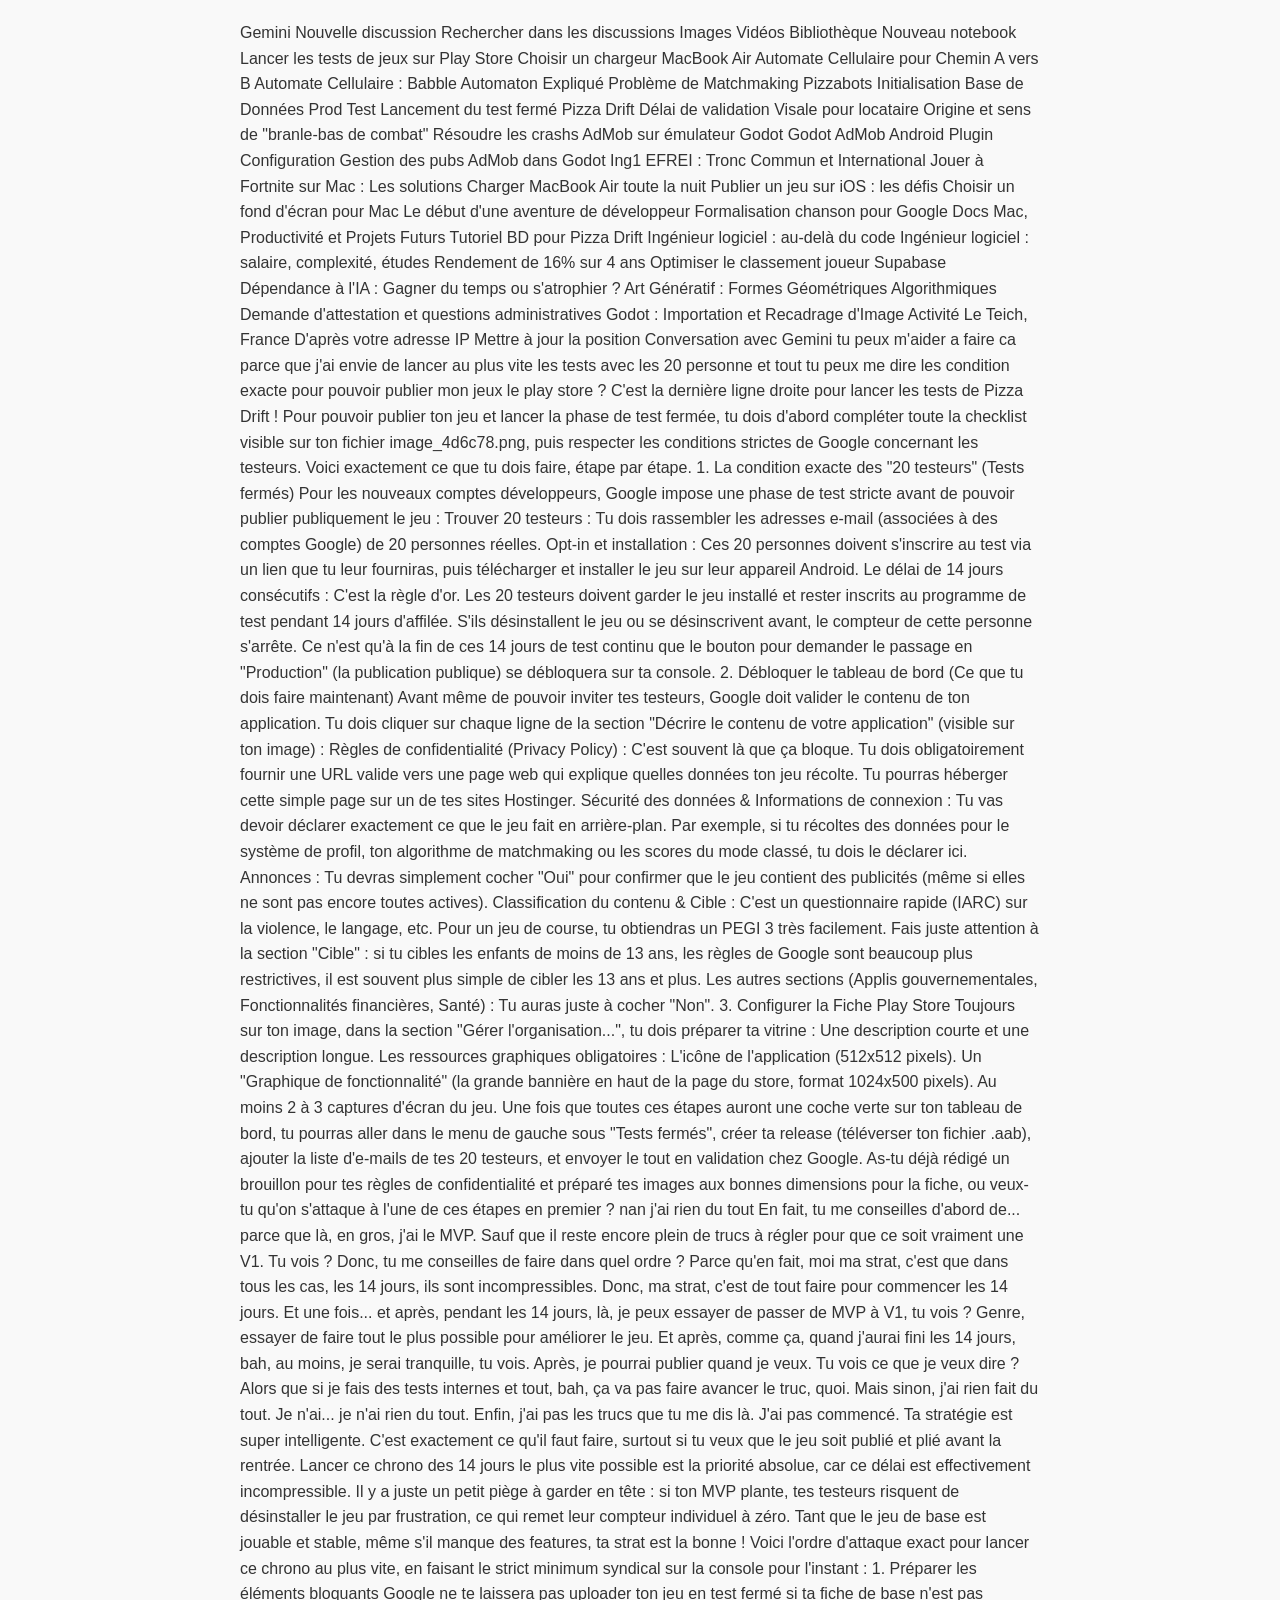
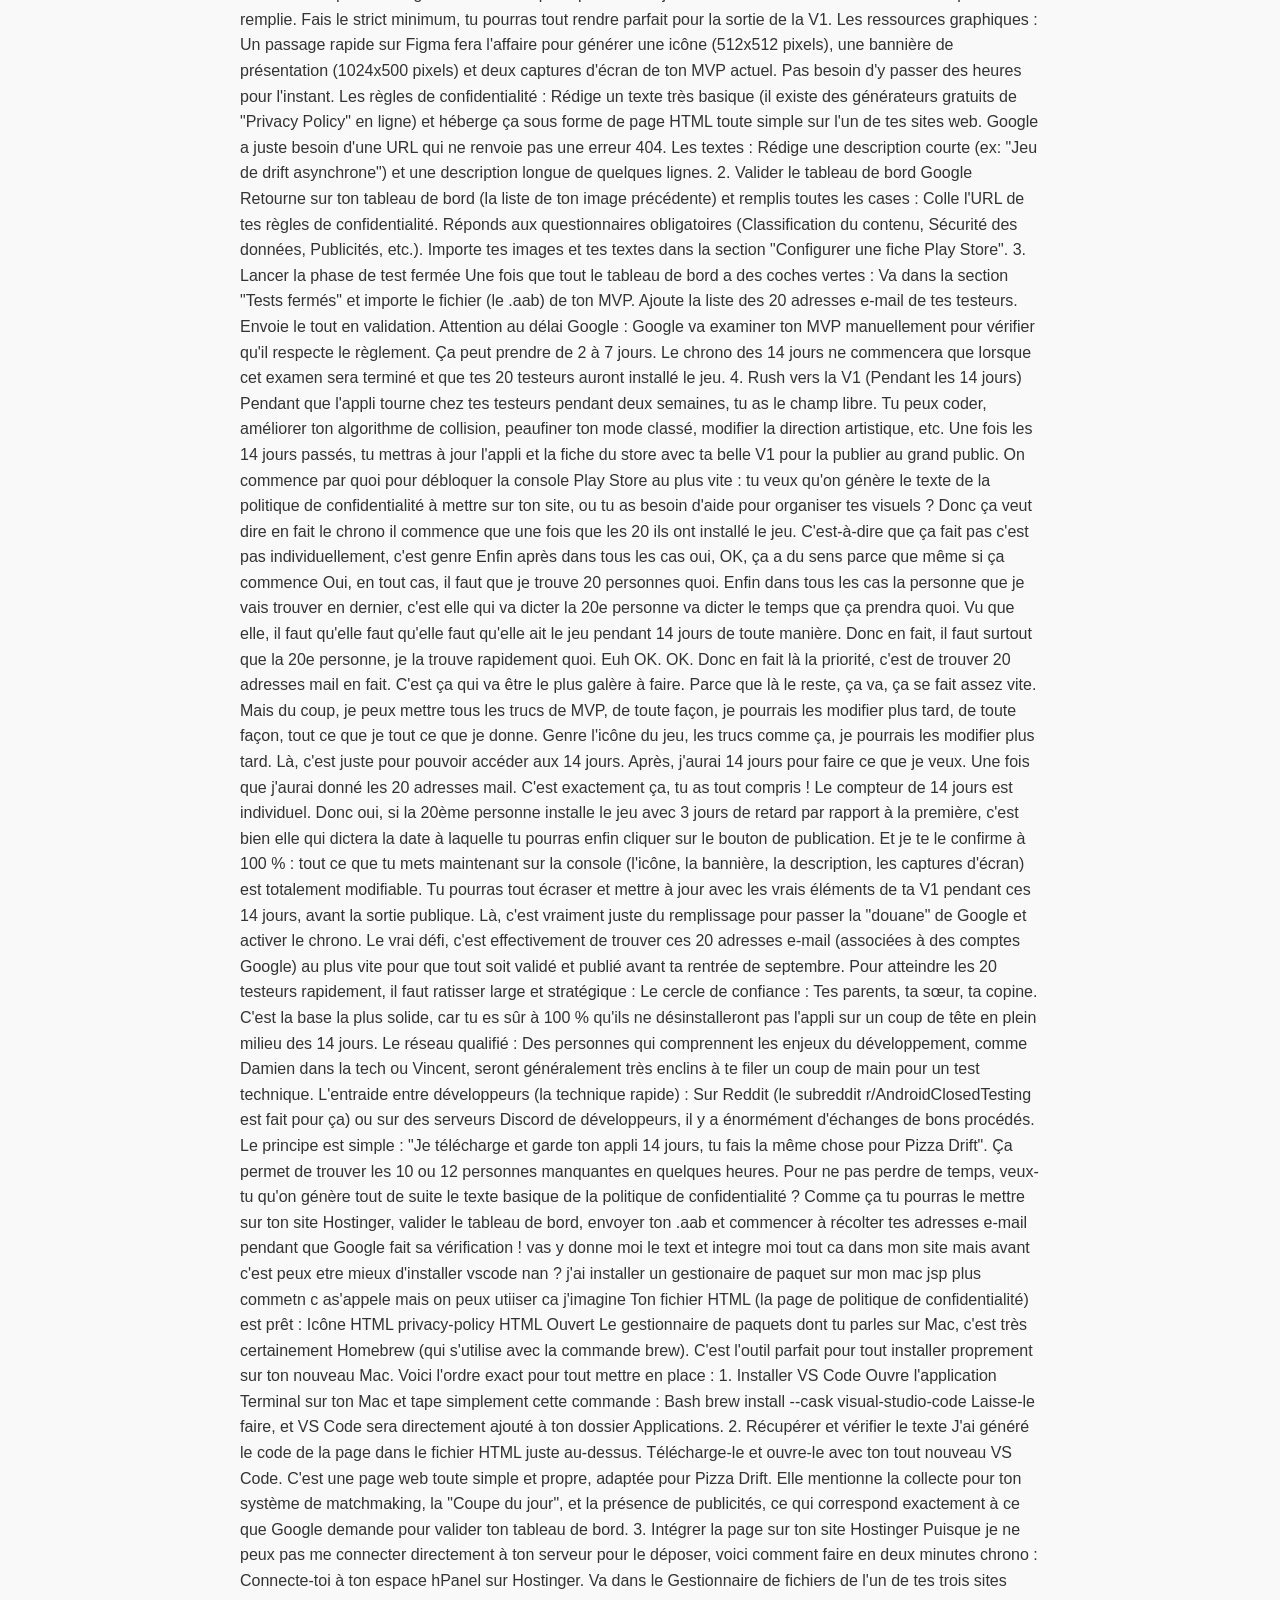
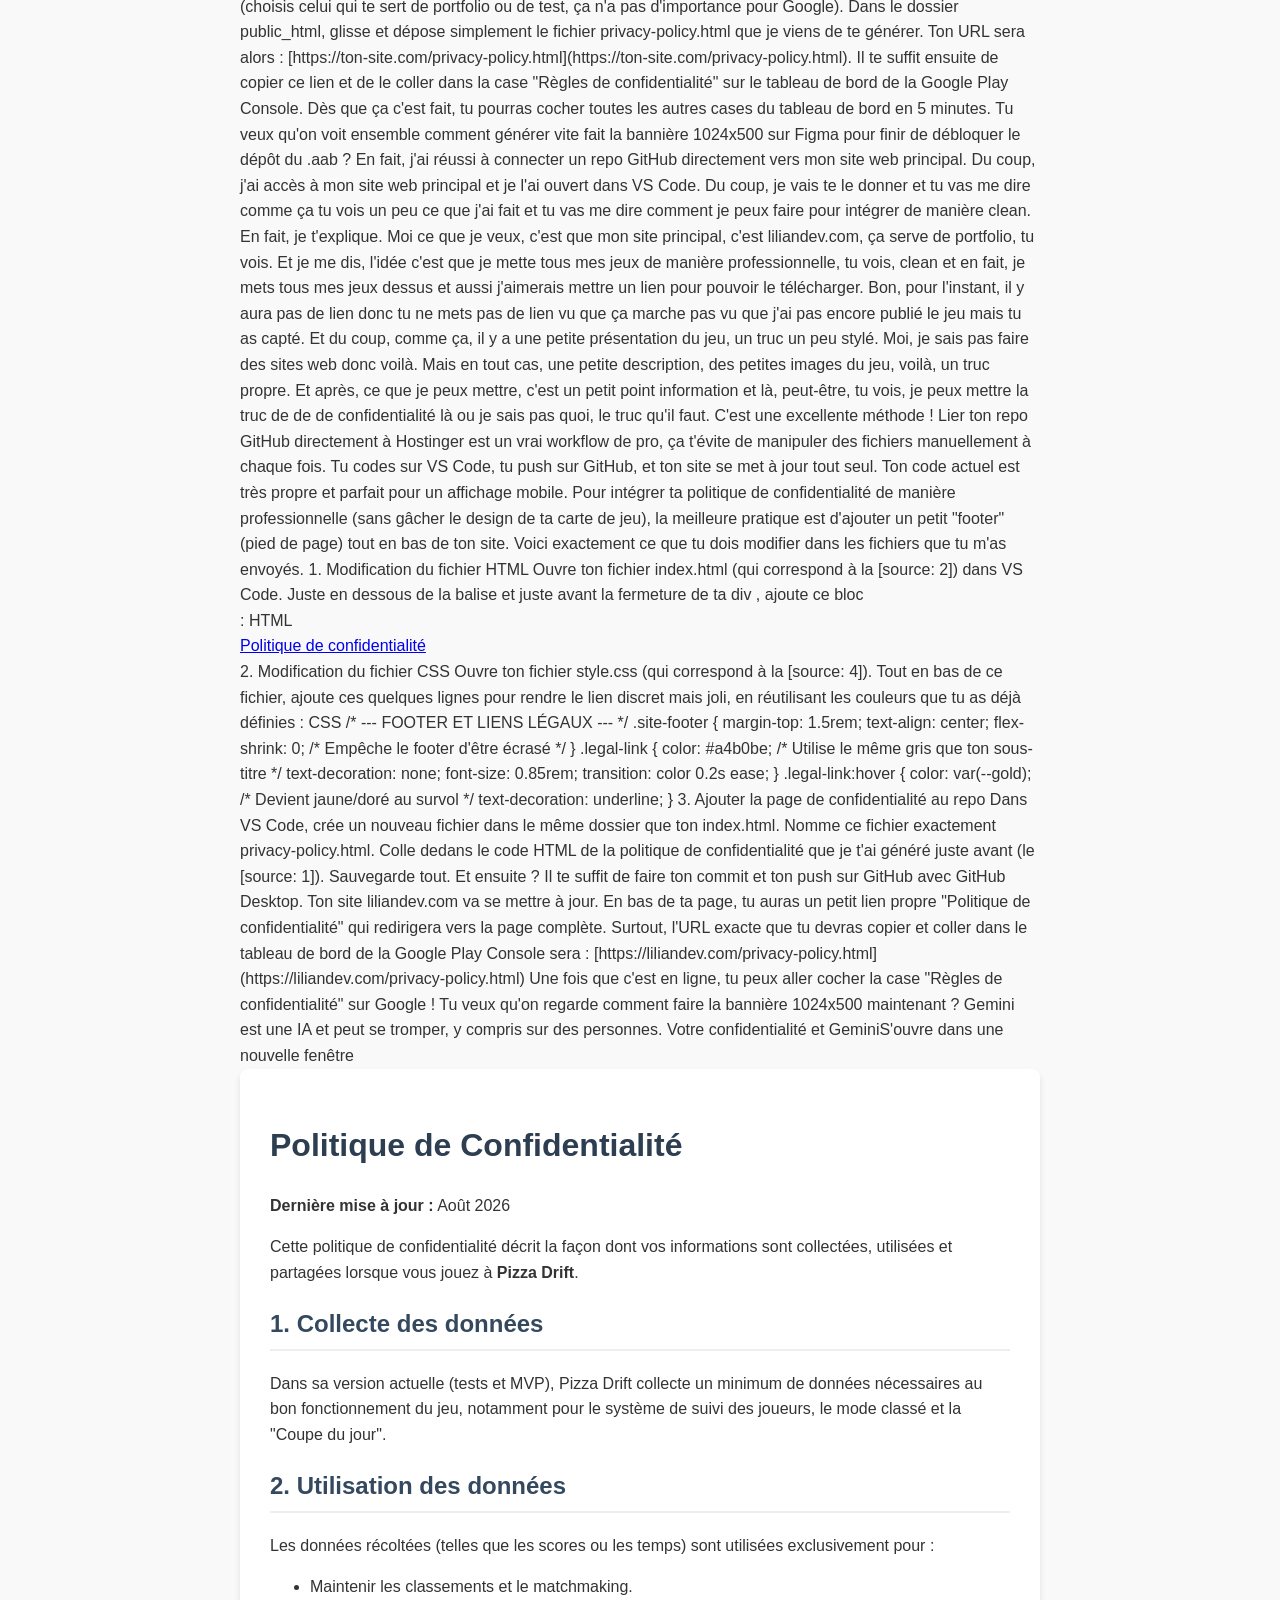
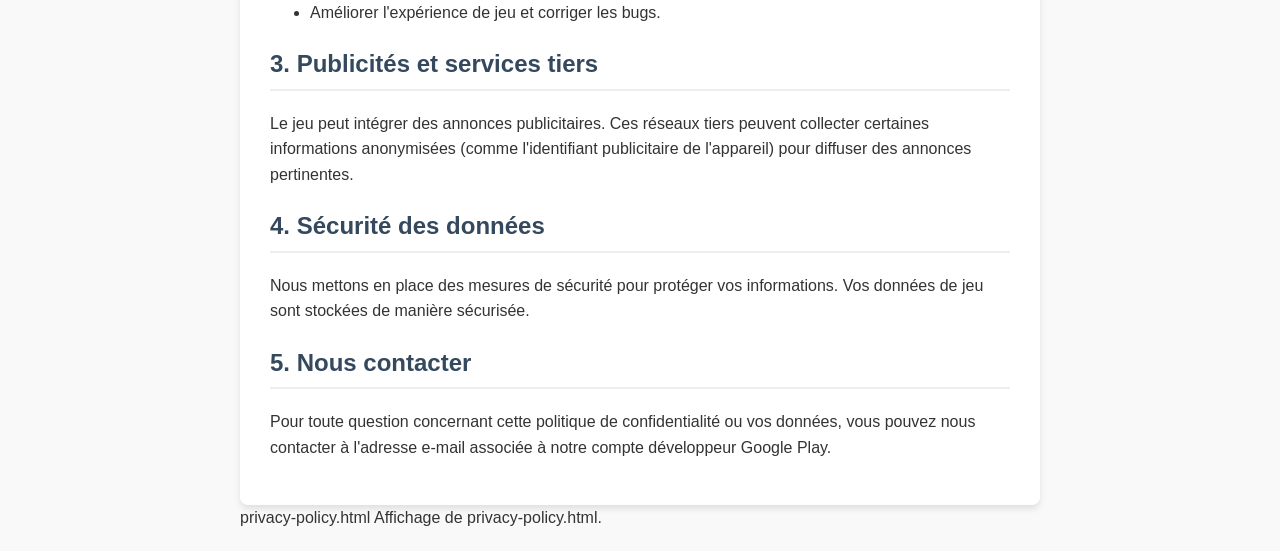
==== privacy-policy.html @ c1f2205e "footer" ====
Gemini
Nouvelle discussion
Rechercher dans les discussions
Images
Vidéos
Bibliothèque
Nouveau notebook
Lancer les tests de jeux sur Play Store
Choisir un chargeur MacBook Air
Automate Cellulaire pour Chemin A vers B
Automate Cellulaire : Babble Automaton Expliqué
Problème de Matchmaking Pizzabots
Initialisation Base de Données Prod Test
Lancement du test fermé Pizza Drift
Délai de validation Visale pour locataire
Origine et sens de "branle-bas de combat"
Résoudre les crashs AdMob sur émulateur Godot
Godot AdMob Android Plugin Configuration
Gestion des pubs AdMob dans Godot
Ing1 EFREI : Tronc Commun et International
Jouer à Fortnite sur Mac : Les solutions
Charger MacBook Air toute la nuit
Publier un jeu sur iOS : les défis
Choisir un fond d'écran pour Mac
Le début d'une aventure de développeur
Formalisation chanson pour Google Docs
Mac, Productivité et Projets Futurs
Tutoriel BD pour Pizza Drift
Ingénieur logiciel : au-delà du code
Ingénieur logiciel : salaire, complexité, études
Rendement de 16% sur 4 ans
Optimiser le classement joueur Supabase
Dépendance à l'IA : Gagner du temps ou s'atrophier ?
Art Génératif : Formes Géométriques Algorithmiques
Demande d'attestation et questions administratives
Godot : Importation et Recadrage d'Image

Activité
Le Teich, France
D'après votre adresse IP
Mettre à jour la position
Conversation avec Gemini
tu peux m'aider a faire ca parce que j'ai envie de lancer au plus vite les tests avec les 20 personne et tout tu peux me dire les condition exacte pour pouvoir publier mon jeux le play store ?

C'est la dernière ligne droite pour lancer les tests de Pizza Drift ! Pour pouvoir publier ton jeu et lancer la phase de test fermée, tu dois d'abord compléter toute la checklist visible sur ton fichier image_4d6c78.png, puis respecter les conditions strictes de Google concernant les testeurs.

Voici exactement ce que tu dois faire, étape par étape.

1. La condition exacte des "20 testeurs" (Tests fermés)
Pour les nouveaux comptes développeurs, Google impose une phase de test stricte avant de pouvoir publier publiquement le jeu :

Trouver 20 testeurs : Tu dois rassembler les adresses e-mail (associées à des comptes Google) de 20 personnes réelles.

Opt-in et installation : Ces 20 personnes doivent s'inscrire au test via un lien que tu leur fourniras, puis télécharger et installer le jeu sur leur appareil Android.

Le délai de 14 jours consécutifs : C'est la règle d'or. Les 20 testeurs doivent garder le jeu installé et rester inscrits au programme de test pendant 14 jours d'affilée. S'ils désinstallent le jeu ou se désinscrivent avant, le compteur de cette personne s'arrête.

Ce n'est qu'à la fin de ces 14 jours de test continu que le bouton pour demander le passage en "Production" (la publication publique) se débloquera sur ta console.

2. Débloquer le tableau de bord (Ce que tu dois faire maintenant)
Avant même de pouvoir inviter tes testeurs, Google doit valider le contenu de ton application. Tu dois cliquer sur chaque ligne de la section "Décrire le contenu de votre application" (visible sur ton image) :

Règles de confidentialité (Privacy Policy) : C'est souvent là que ça bloque. Tu dois obligatoirement fournir une URL valide vers une page web qui explique quelles données ton jeu récolte. Tu pourras héberger cette simple page sur un de tes sites Hostinger.

Sécurité des données & Informations de connexion : Tu vas devoir déclarer exactement ce que le jeu fait en arrière-plan. Par exemple, si tu récoltes des données pour le système de profil, ton algorithme de matchmaking ou les scores du mode classé, tu dois le déclarer ici.

Annonces : Tu devras simplement cocher "Oui" pour confirmer que le jeu contient des publicités (même si elles ne sont pas encore toutes actives).

Classification du contenu & Cible : C'est un questionnaire rapide (IARC) sur la violence, le langage, etc. Pour un jeu de course, tu obtiendras un PEGI 3 très facilement. Fais juste attention à la section "Cible" : si tu cibles les enfants de moins de 13 ans, les règles de Google sont beaucoup plus restrictives, il est souvent plus simple de cibler les 13 ans et plus.

Les autres sections (Applis gouvernementales, Fonctionnalités financières, Santé) : Tu auras juste à cocher "Non".

3. Configurer la Fiche Play Store
Toujours sur ton image, dans la section "Gérer l'organisation...", tu dois préparer ta vitrine :

Une description courte et une description longue.

Les ressources graphiques obligatoires :

L'icône de l'application (512x512 pixels).

Un "Graphique de fonctionnalité" (la grande bannière en haut de la page du store, format 1024x500 pixels).

Au moins 2 à 3 captures d'écran du jeu.

Une fois que toutes ces étapes auront une coche verte sur ton tableau de bord, tu pourras aller dans le menu de gauche sous "Tests fermés", créer ta release (téléverser ton fichier .aab), ajouter la liste d'e-mails de tes 20 testeurs, et envoyer le tout en validation chez Google.

As-tu déjà rédigé un brouillon pour tes règles de confidentialité et préparé tes images aux bonnes dimensions pour la fiche, ou veux-tu qu'on s'attaque à l'une de ces étapes en premier ?

nan j'ai rien du tout En fait, tu me conseilles d'abord de... parce que là, en gros, j'ai le MVP. Sauf que il reste encore plein de trucs à régler pour que ce soit vraiment une V1. Tu vois ? Donc, tu me conseilles de faire dans quel ordre ? Parce qu'en fait, moi ma strat, c'est que dans tous les cas, les 14 jours, ils sont incompressibles. Donc, ma strat, c'est de tout faire pour commencer les 14 jours. Et une fois... et après, pendant les 14 jours, là, je peux essayer de passer de MVP à V1, tu vois ? Genre, essayer de faire tout le plus possible pour améliorer le jeu. Et après, comme ça, quand j'aurai fini les 14 jours, bah, au moins, je serai tranquille, tu vois. Après, je pourrai publier quand je veux. Tu vois ce que je veux dire ? Alors que si je fais des tests internes et tout, bah, ça va pas faire avancer le truc, quoi. Mais sinon, j'ai rien fait du tout. Je n'ai... je n'ai rien du tout. Enfin, j'ai pas les trucs que tu me dis là. J'ai pas commencé.

Ta stratégie est super intelligente. C'est exactement ce qu'il faut faire, surtout si tu veux que le jeu soit publié et plié avant la rentrée. Lancer ce chrono des 14 jours le plus vite possible est la priorité absolue, car ce délai est effectivement incompressible.

Il y a juste un petit piège à garder en tête : si ton MVP plante, tes testeurs risquent de désinstaller le jeu par frustration, ce qui remet leur compteur individuel à zéro. Tant que le jeu de base est jouable et stable, même s'il manque des features, ta strat est la bonne !

Voici l'ordre d'attaque exact pour lancer ce chrono au plus vite, en faisant le strict minimum syndical sur la console pour l'instant :

1. Préparer les éléments bloquants
Google ne te laissera pas uploader ton jeu en test fermé si ta fiche de base n'est pas remplie. Fais le strict minimum, tu pourras tout rendre parfait pour la sortie de la V1.

Les ressources graphiques : Un passage rapide sur Figma fera l'affaire pour générer une icône (512x512 pixels), une bannière de présentation (1024x500 pixels) et deux captures d'écran de ton MVP actuel. Pas besoin d'y passer des heures pour l'instant.

Les règles de confidentialité : Rédige un texte très basique (il existe des générateurs gratuits de "Privacy Policy" en ligne) et héberge ça sous forme de page HTML toute simple sur l'un de tes sites web. Google a juste besoin d'une URL qui ne renvoie pas une erreur 404.

Les textes : Rédige une description courte (ex: "Jeu de drift asynchrone") et une description longue de quelques lignes.

2. Valider le tableau de bord Google
Retourne sur ton tableau de bord (la liste de ton image précédente) et remplis toutes les cases :

Colle l'URL de tes règles de confidentialité.

Réponds aux questionnaires obligatoires (Classification du contenu, Sécurité des données, Publicités, etc.).

Importe tes images et tes textes dans la section "Configurer une fiche Play Store".

3. Lancer la phase de test fermée
Une fois que tout le tableau de bord a des coches vertes :

Va dans la section "Tests fermés" et importe le fichier (le .aab) de ton MVP.

Ajoute la liste des 20 adresses e-mail de tes testeurs.

Envoie le tout en validation. Attention au délai Google : Google va examiner ton MVP manuellement pour vérifier qu'il respecte le règlement. Ça peut prendre de 2 à 7 jours. Le chrono des 14 jours ne commencera que lorsque cet examen sera terminé et que tes 20 testeurs auront installé le jeu.

4. Rush vers la V1 (Pendant les 14 jours)
Pendant que l'appli tourne chez tes testeurs pendant deux semaines, tu as le champ libre. Tu peux coder, améliorer ton algorithme de collision, peaufiner ton mode classé, modifier la direction artistique, etc. Une fois les 14 jours passés, tu mettras à jour l'appli et la fiche du store avec ta belle V1 pour la publier au grand public.

On commence par quoi pour débloquer la console Play Store au plus vite : tu veux qu'on génère le texte de la politique de confidentialité à mettre sur ton site, ou tu as besoin d'aide pour organiser tes visuels ?

Donc ça veut dire en fait le chrono il commence que une fois que les 20 ils ont installé le jeu. C'est-à-dire que ça fait pas c'est pas individuellement, c'est genre Enfin après dans tous les cas oui, OK, ça a du sens parce que même si ça commence Oui, en tout cas, il faut que je trouve 20 personnes quoi. Enfin dans tous les cas la personne que je vais trouver en dernier, c'est elle qui va dicter la 20e personne va dicter le temps que ça prendra quoi. Vu que elle, il faut qu'elle faut qu'elle faut qu'elle ait le jeu pendant 14 jours de toute manière. Donc en fait, il faut surtout que la 20e personne, je la trouve rapidement quoi. Euh OK. OK. Donc en fait là la priorité, c'est de trouver 20 adresses mail en fait. C'est ça qui va être le plus galère à faire. Parce que là le reste, ça va, ça se fait assez vite. Mais du coup, je peux mettre tous les trucs de MVP, de toute façon, je pourrais les modifier plus tard, de toute façon, tout ce que je tout ce que je donne. Genre l'icône du jeu, les trucs comme ça, je pourrais les modifier plus tard. Là, c'est juste pour pouvoir accéder aux 14 jours. Après, j'aurai 14 jours pour faire ce que je veux. Une fois que j'aurai donné les 20 adresses mail.

C'est exactement ça, tu as tout compris ! Le compteur de 14 jours est individuel. Donc oui, si la 20ème personne installe le jeu avec 3 jours de retard par rapport à la première, c'est bien elle qui dictera la date à laquelle tu pourras enfin cliquer sur le bouton de publication.

Et je te le confirme à 100 % : tout ce que tu mets maintenant sur la console (l'icône, la bannière, la description, les captures d'écran) est totalement modifiable. Tu pourras tout écraser et mettre à jour avec les vrais éléments de ta V1 pendant ces 14 jours, avant la sortie publique. Là, c'est vraiment juste du remplissage pour passer la "douane" de Google et activer le chrono.

Le vrai défi, c'est effectivement de trouver ces 20 adresses e-mail (associées à des comptes Google) au plus vite pour que tout soit validé et publié avant ta rentrée de septembre.

Pour atteindre les 20 testeurs rapidement, il faut ratisser large et stratégique :

Le cercle de confiance : Tes parents, ta sœur, ta copine. C'est la base la plus solide, car tu es sûr à 100 % qu'ils ne désinstalleront pas l'appli sur un coup de tête en plein milieu des 14 jours.

Le réseau qualifié : Des personnes qui comprennent les enjeux du développement, comme Damien dans la tech ou Vincent, seront généralement très enclins à te filer un coup de main pour un test technique.

L'entraide entre développeurs (la technique rapide) : Sur Reddit (le subreddit r/AndroidClosedTesting est fait pour ça) ou sur des serveurs Discord de développeurs, il y a énormément d'échanges de bons procédés. Le principe est simple : "Je télécharge et garde ton appli 14 jours, tu fais la même chose pour Pizza Drift". Ça permet de trouver les 10 ou 12 personnes manquantes en quelques heures.

Pour ne pas perdre de temps, veux-tu qu'on génère tout de suite le texte basique de la politique de confidentialité ? Comme ça tu pourras le mettre sur ton site Hostinger, valider le tableau de bord, envoyer ton .aab et commencer à récolter tes adresses e-mail pendant que Google fait sa vérification !

vas y donne moi le text et integre moi tout ca dans mon site

mais avant c'est peux etre mieux d'installer vscode nan ?

j'ai installer un gestionaire de paquet sur mon mac jsp plus commetn c as'appele mais on peux utiiser ca j'imagine

Ton fichier HTML (la page de politique de confidentialité) est prêt :

Icône HTML
privacy-policy
 HTML 
Ouvert
Le gestionnaire de paquets dont tu parles sur Mac, c'est très certainement Homebrew (qui s'utilise avec la commande brew). C'est l'outil parfait pour tout installer proprement sur ton nouveau Mac.

Voici l'ordre exact pour tout mettre en place :

1. Installer VS Code
Ouvre l'application Terminal sur ton Mac et tape simplement cette commande :

Bash
brew install --cask visual-studio-code
Laisse-le faire, et VS Code sera directement ajouté à ton dossier Applications.

2. Récupérer et vérifier le texte
J'ai généré le code de la page dans le fichier HTML juste au-dessus.

Télécharge-le et ouvre-le avec ton tout nouveau VS Code.

C'est une page web toute simple et propre, adaptée pour Pizza Drift. Elle mentionne la collecte pour ton système de matchmaking, la "Coupe du jour", et la présence de publicités, ce qui correspond exactement à ce que Google demande pour valider ton tableau de bord.

3. Intégrer la page sur ton site Hostinger
Puisque je ne peux pas me connecter directement à ton serveur pour le déposer, voici comment faire en deux minutes chrono :

Connecte-toi à ton espace hPanel sur Hostinger.

Va dans le Gestionnaire de fichiers de l'un de tes trois sites (choisis celui qui te sert de portfolio ou de test, ça n'a pas d'importance pour Google).

Dans le dossier public_html, glisse et dépose simplement le fichier privacy-policy.html que je viens de te générer.

Ton URL sera alors : [https://ton-site.com/privacy-policy.html](https://ton-site.com/privacy-policy.html).

Il te suffit ensuite de copier ce lien et de le coller dans la case "Règles de confidentialité" sur le tableau de bord de la Google Play Console.

Dès que ça c'est fait, tu pourras cocher toutes les autres cases du tableau de bord en 5 minutes. Tu veux qu'on voit ensemble comment générer vite fait la bannière 1024x500 sur Figma pour finir de débloquer le dépôt du .aab ?

En fait, j'ai réussi à connecter un repo GitHub directement vers mon site web principal. Du coup, j'ai accès à mon site web principal et je l'ai ouvert dans VS Code. Du coup, je vais te le donner et tu vas me dire comme ça tu vois un peu ce que j'ai fait et tu vas me dire comment je peux faire pour intégrer de manière clean. En fait, je t'explique. Moi ce que je veux, c'est que mon site principal, c'est liliandev.com, ça serve de portfolio, tu vois. Et je me dis, l'idée c'est que je mette tous mes jeux de manière professionnelle, tu vois, clean et en fait, je mets tous mes jeux dessus et aussi j'aimerais mettre un lien pour pouvoir le télécharger. Bon, pour l'instant, il y aura pas de lien donc tu ne mets pas de lien vu que ça marche pas vu que j'ai pas encore publié le jeu mais tu as capté. Et du coup, comme ça, il y a une petite présentation du jeu, un truc un peu stylé. Moi, je sais pas faire des sites web donc voilà. Mais en tout cas, une petite description, des petites images du jeu, voilà, un truc propre. Et après, ce que je peux mettre, c'est un petit point information et là, peut-être, tu vois, je peux mettre la truc de de de confidentialité là ou je sais pas quoi, le truc qu'il faut.

C'est une excellente méthode ! Lier ton repo GitHub directement à Hostinger est un vrai workflow de pro, ça t'évite de manipuler des fichiers manuellement à chaque fois. Tu codes sur VS Code, tu push sur GitHub, et ton site se met à jour tout seul.

Ton code actuel est très propre et parfait pour un affichage mobile. Pour intégrer ta politique de confidentialité de manière professionnelle (sans gâcher le design de ta carte de jeu), la meilleure pratique est d'ajouter un petit "footer" (pied de page) tout en bas de ton site.

Voici exactement ce que tu dois modifier dans les fichiers que tu m'as envoyés.

1. Modification du fichier HTML
Ouvre ton fichier index.html (qui correspond à la [source: 2]) dans VS Code. Juste en dessous de la balise </main> et juste avant la fermeture de ta div </div> <!-- fin app-wrapper -->, ajoute ce bloc <footer> :

HTML
        </main>

        <!-- Nouveau : Pied de page pour les informations légales -->
        <footer class="site-footer">
            <a href="privacy-policy.html" class="legal-link">Politique de confidentialité</a>
        </footer>

    </div> <!-- Ceci est la fermeture de app-wrapper qui existe déjà -->

    <script src="script.js"></script>
</body>
</html>
2. Modification du fichier CSS
Ouvre ton fichier style.css (qui correspond à la [source: 4]). Tout en bas de ce fichier, ajoute ces quelques lignes pour rendre le lien discret mais joli, en réutilisant les couleurs que tu as déjà définies :

CSS
/* --- FOOTER ET LIENS LÉGAUX --- */
.site-footer {
    margin-top: 1.5rem;
    text-align: center;
    flex-shrink: 0; /* Empêche le footer d'être écrasé */
}

.legal-link {
    color: #a4b0be; /* Utilise le même gris que ton sous-titre */
    text-decoration: none;
    font-size: 0.85rem;
    transition: color 0.2s ease;
}

.legal-link:hover {
    color: var(--gold); /* Devient jaune/doré au survol */
    text-decoration: underline;
}
3. Ajouter la page de confidentialité au repo
Dans VS Code, crée un nouveau fichier dans le même dossier que ton index.html.

Nomme ce fichier exactement privacy-policy.html.

Colle dedans le code HTML de la politique de confidentialité que je t'ai généré juste avant (le [source: 1]).

Sauvegarde tout.

Et ensuite ?
Il te suffit de faire ton commit et ton push sur GitHub avec GitHub Desktop. Ton site liliandev.com va se mettre à jour.

En bas de ta page, tu auras un petit lien propre "Politique de confidentialité" qui redirigera vers la page complète.

Surtout, l'URL exacte que tu devras copier et coller dans le tableau de bord de la Google Play Console sera : [https://liliandev.com/privacy-policy.html](https://liliandev.com/privacy-policy.html)

Une fois que c'est en ligne, tu peux aller cocher la case "Règles de confidentialité" sur Google ! Tu veux qu'on regarde comment faire la bannière 1024x500 maintenant ?




Gemini est une IA et peut se tromper, y compris sur des personnes. Votre confidentialité et GeminiS'ouvre dans une nouvelle fenêtre

<!DOCTYPE html>
<html lang="fr">
<head>
    <meta charset="UTF-8">
    <meta name="viewport" content="width=device-width, initial-scale=1.0">
    <title>Politique de Confidentialité - Pizza Drift</title>
    <style>
        body {
            font-family: -apple-system, BlinkMacSystemFont, "Segoe UI", Roboto, Helvetica, Arial, sans-serif;
            line-height: 1.6;
            color: #333;
            max-width: 800px;
            margin: 0 auto;
            padding: 20px;
            background-color: #f9f9f9;
        }
        .container {
            background-color: #fff;
            padding: 30px;
            border-radius: 8px;
            box-shadow: 0 4px 6px rgba(0,0,0,0.1);
        }
        h1 { color: #2c3e50; }
        h2 { color: #34495e; border-bottom: 2px solid #eee; padding-bottom: 5px; }
        p { margin-bottom: 15px; }
    </style>
</head>
<body>
    <div class="container">
        <h1>Politique de Confidentialité</h1>
        <p><strong>Dernière mise à jour :</strong> Août 2026</p>

        <p>Cette politique de confidentialité décrit la façon dont vos informations sont collectées, utilisées et partagées lorsque vous jouez à <strong>Pizza Drift</strong>.</p>

        <h2>1. Collecte des données</h2>
        <p>Dans sa version actuelle (tests et MVP), Pizza Drift collecte un minimum de données nécessaires au bon fonctionnement du jeu, notamment pour le système de suivi des joueurs, le mode classé et la "Coupe du jour".</p>

        <h2>2. Utilisation des données</h2>
        <p>Les données récoltées (telles que les scores ou les temps) sont utilisées exclusivement pour :</p>
        <ul>
            <li>Maintenir les classements et le matchmaking.</li>
            <li>Améliorer l'expérience de jeu et corriger les bugs.</li>
        </ul>

        <h2>3. Publicités et services tiers</h2>
        <p>Le jeu peut intégrer des annonces publicitaires. Ces réseaux tiers peuvent collecter certaines informations anonymisées (comme l'identifiant publicitaire de l'appareil) pour diffuser des annonces pertinentes.</p>

        <h2>4. Sécurité des données</h2>
        <p>Nous mettons en place des mesures de sécurité pour protéger vos informations. Vos données de jeu sont stockées de manière sécurisée.</p>

        <h2>5. Nous contacter</h2>
        <p>Pour toute question concernant cette politique de confidentialité ou vos données, vous pouvez nous contacter à l'adresse e-mail associée à notre compte développeur Google Play.</p>
    </div>
</body>
</html>
privacy-policy.html
Affichage de privacy-policy.html.
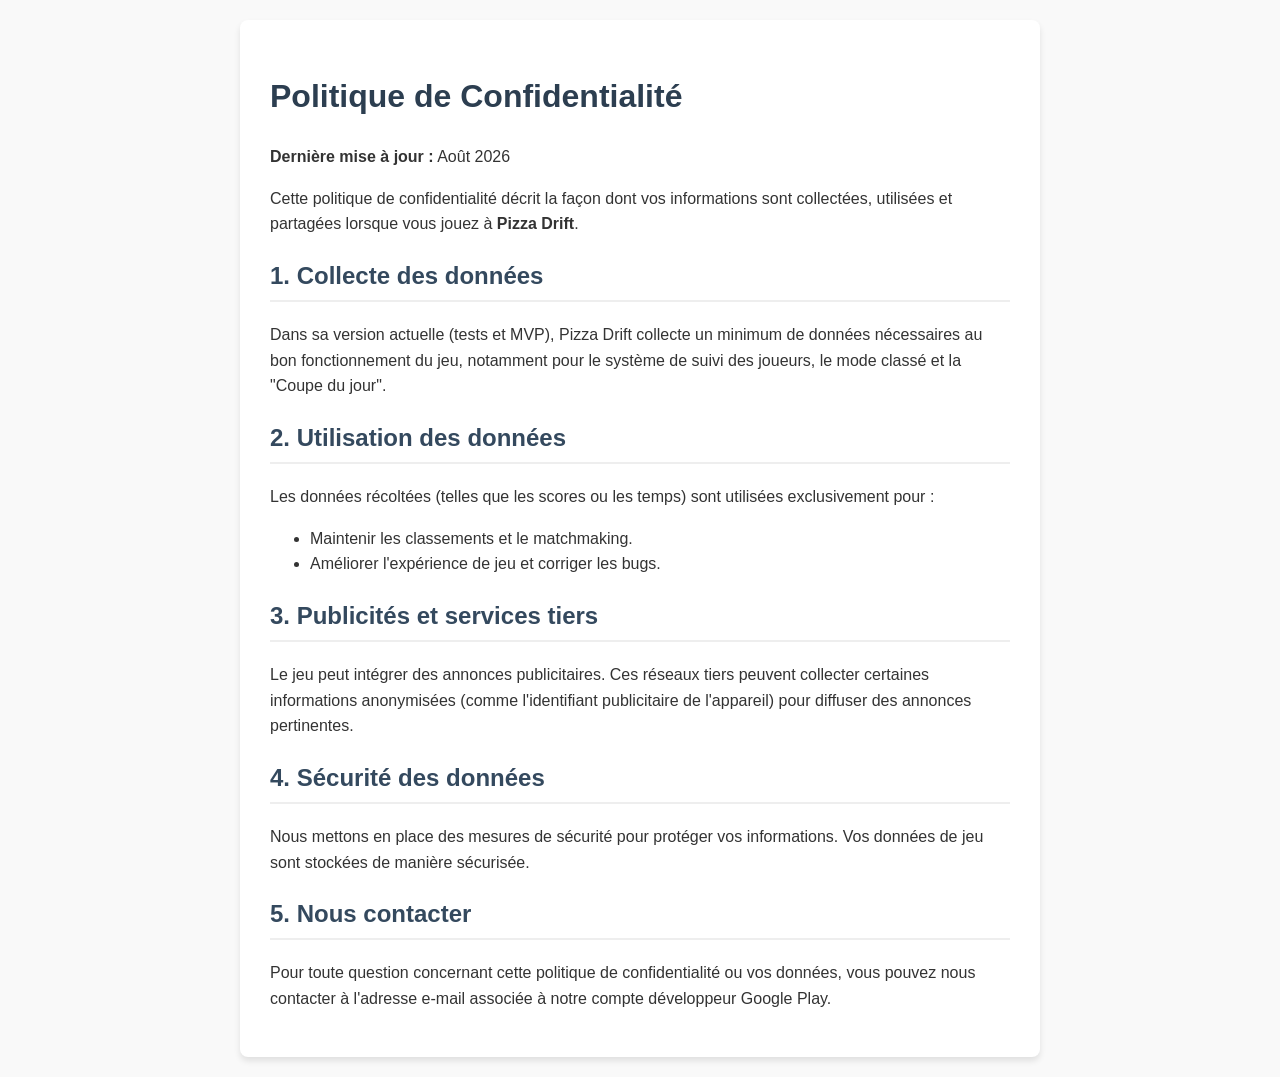
==== commit bce49bca: "buf fixed" ====
--- a/privacy-policy.html
+++ b/privacy-policy.html
@@ -1,265 +1,3 @@
-
-Gemini
-Nouvelle discussion
-Rechercher dans les discussions
-Images
-Vidéos
-Bibliothèque
-Nouveau notebook
-Lancer les tests de jeux sur Play Store
-Choisir un chargeur MacBook Air
-Automate Cellulaire pour Chemin A vers B
-Automate Cellulaire : Babble Automaton Expliqué
-Problème de Matchmaking Pizzabots
-Initialisation Base de Données Prod Test
-Lancement du test fermé Pizza Drift
-Délai de validation Visale pour locataire
-Origine et sens de "branle-bas de combat"
-Résoudre les crashs AdMob sur émulateur Godot
-Godot AdMob Android Plugin Configuration
-Gestion des pubs AdMob dans Godot
-Ing1 EFREI : Tronc Commun et International
-Jouer à Fortnite sur Mac : Les solutions
-Charger MacBook Air toute la nuit
-Publier un jeu sur iOS : les défis
-Choisir un fond d'écran pour Mac
-Le début d'une aventure de développeur
-Formalisation chanson pour Google Docs
-Mac, Productivité et Projets Futurs
-Tutoriel BD pour Pizza Drift
-Ingénieur logiciel : au-delà du code
-Ingénieur logiciel : salaire, complexité, études
-Rendement de 16% sur 4 ans
-Optimiser le classement joueur Supabase
-Dépendance à l'IA : Gagner du temps ou s'atrophier ?
-Art Génératif : Formes Géométriques Algorithmiques
-Demande d'attestation et questions administratives
-Godot : Importation et Recadrage d'Image
-
-Activité
-Le Teich, France
-D'après votre adresse IP
-Mettre à jour la position
-Conversation avec Gemini
-tu peux m'aider a faire ca parce que j'ai envie de lancer au plus vite les tests avec les 20 personne et tout tu peux me dire les condition exacte pour pouvoir publier mon jeux le play store ?
-
-C'est la dernière ligne droite pour lancer les tests de Pizza Drift ! Pour pouvoir publier ton jeu et lancer la phase de test fermée, tu dois d'abord compléter toute la checklist visible sur ton fichier image_4d6c78.png, puis respecter les conditions strictes de Google concernant les testeurs.
-
-Voici exactement ce que tu dois faire, étape par étape.
-
-1. La condition exacte des "20 testeurs" (Tests fermés)
-Pour les nouveaux comptes développeurs, Google impose une phase de test stricte avant de pouvoir publier publiquement le jeu :
-
-Trouver 20 testeurs : Tu dois rassembler les adresses e-mail (associées à des comptes Google) de 20 personnes réelles.
-
-Opt-in et installation : Ces 20 personnes doivent s'inscrire au test via un lien que tu leur fourniras, puis télécharger et installer le jeu sur leur appareil Android.
-
-Le délai de 14 jours consécutifs : C'est la règle d'or. Les 20 testeurs doivent garder le jeu installé et rester inscrits au programme de test pendant 14 jours d'affilée. S'ils désinstallent le jeu ou se désinscrivent avant, le compteur de cette personne s'arrête.
-
-Ce n'est qu'à la fin de ces 14 jours de test continu que le bouton pour demander le passage en "Production" (la publication publique) se débloquera sur ta console.
-
-2. Débloquer le tableau de bord (Ce que tu dois faire maintenant)
-Avant même de pouvoir inviter tes testeurs, Google doit valider le contenu de ton application. Tu dois cliquer sur chaque ligne de la section "Décrire le contenu de votre application" (visible sur ton image) :
-
-Règles de confidentialité (Privacy Policy) : C'est souvent là que ça bloque. Tu dois obligatoirement fournir une URL valide vers une page web qui explique quelles données ton jeu récolte. Tu pourras héberger cette simple page sur un de tes sites Hostinger.
-
-Sécurité des données & Informations de connexion : Tu vas devoir déclarer exactement ce que le jeu fait en arrière-plan. Par exemple, si tu récoltes des données pour le système de profil, ton algorithme de matchmaking ou les scores du mode classé, tu dois le déclarer ici.
-
-Annonces : Tu devras simplement cocher "Oui" pour confirmer que le jeu contient des publicités (même si elles ne sont pas encore toutes actives).
-
-Classification du contenu & Cible : C'est un questionnaire rapide (IARC) sur la violence, le langage, etc. Pour un jeu de course, tu obtiendras un PEGI 3 très facilement. Fais juste attention à la section "Cible" : si tu cibles les enfants de moins de 13 ans, les règles de Google sont beaucoup plus restrictives, il est souvent plus simple de cibler les 13 ans et plus.
-
-Les autres sections (Applis gouvernementales, Fonctionnalités financières, Santé) : Tu auras juste à cocher "Non".
-
-3. Configurer la Fiche Play Store
-Toujours sur ton image, dans la section "Gérer l'organisation...", tu dois préparer ta vitrine :
-
-Une description courte et une description longue.
-
-Les ressources graphiques obligatoires :
-
-L'icône de l'application (512x512 pixels).
-
-Un "Graphique de fonctionnalité" (la grande bannière en haut de la page du store, format 1024x500 pixels).
-
-Au moins 2 à 3 captures d'écran du jeu.
-
-Une fois que toutes ces étapes auront une coche verte sur ton tableau de bord, tu pourras aller dans le menu de gauche sous "Tests fermés", créer ta release (téléverser ton fichier .aab), ajouter la liste d'e-mails de tes 20 testeurs, et envoyer le tout en validation chez Google.
-
-As-tu déjà rédigé un brouillon pour tes règles de confidentialité et préparé tes images aux bonnes dimensions pour la fiche, ou veux-tu qu'on s'attaque à l'une de ces étapes en premier ?
-
-nan j'ai rien du tout En fait, tu me conseilles d'abord de... parce que là, en gros, j'ai le MVP. Sauf que il reste encore plein de trucs à régler pour que ce soit vraiment une V1. Tu vois ? Donc, tu me conseilles de faire dans quel ordre ? Parce qu'en fait, moi ma strat, c'est que dans tous les cas, les 14 jours, ils sont incompressibles. Donc, ma strat, c'est de tout faire pour commencer les 14 jours. Et une fois... et après, pendant les 14 jours, là, je peux essayer de passer de MVP à V1, tu vois ? Genre, essayer de faire tout le plus possible pour améliorer le jeu. Et après, comme ça, quand j'aurai fini les 14 jours, bah, au moins, je serai tranquille, tu vois. Après, je pourrai publier quand je veux. Tu vois ce que je veux dire ? Alors que si je fais des tests internes et tout, bah, ça va pas faire avancer le truc, quoi. Mais sinon, j'ai rien fait du tout. Je n'ai... je n'ai rien du tout. Enfin, j'ai pas les trucs que tu me dis là. J'ai pas commencé.
-
-Ta stratégie est super intelligente. C'est exactement ce qu'il faut faire, surtout si tu veux que le jeu soit publié et plié avant la rentrée. Lancer ce chrono des 14 jours le plus vite possible est la priorité absolue, car ce délai est effectivement incompressible.
-
-Il y a juste un petit piège à garder en tête : si ton MVP plante, tes testeurs risquent de désinstaller le jeu par frustration, ce qui remet leur compteur individuel à zéro. Tant que le jeu de base est jouable et stable, même s'il manque des features, ta strat est la bonne !
-
-Voici l'ordre d'attaque exact pour lancer ce chrono au plus vite, en faisant le strict minimum syndical sur la console pour l'instant :
-
-1. Préparer les éléments bloquants
-Google ne te laissera pas uploader ton jeu en test fermé si ta fiche de base n'est pas remplie. Fais le strict minimum, tu pourras tout rendre parfait pour la sortie de la V1.
-
-Les ressources graphiques : Un passage rapide sur Figma fera l'affaire pour générer une icône (512x512 pixels), une bannière de présentation (1024x500 pixels) et deux captures d'écran de ton MVP actuel. Pas besoin d'y passer des heures pour l'instant.
-
-Les règles de confidentialité : Rédige un texte très basique (il existe des générateurs gratuits de "Privacy Policy" en ligne) et héberge ça sous forme de page HTML toute simple sur l'un de tes sites web. Google a juste besoin d'une URL qui ne renvoie pas une erreur 404.
-
-Les textes : Rédige une description courte (ex: "Jeu de drift asynchrone") et une description longue de quelques lignes.
-
-2. Valider le tableau de bord Google
-Retourne sur ton tableau de bord (la liste de ton image précédente) et remplis toutes les cases :
-
-Colle l'URL de tes règles de confidentialité.
-
-Réponds aux questionnaires obligatoires (Classification du contenu, Sécurité des données, Publicités, etc.).
-
-Importe tes images et tes textes dans la section "Configurer une fiche Play Store".
-
-3. Lancer la phase de test fermée
-Une fois que tout le tableau de bord a des coches vertes :
-
-Va dans la section "Tests fermés" et importe le fichier (le .aab) de ton MVP.
-
-Ajoute la liste des 20 adresses e-mail de tes testeurs.
-
-Envoie le tout en validation. Attention au délai Google : Google va examiner ton MVP manuellement pour vérifier qu'il respecte le règlement. Ça peut prendre de 2 à 7 jours. Le chrono des 14 jours ne commencera que lorsque cet examen sera terminé et que tes 20 testeurs auront installé le jeu.
-
-4. Rush vers la V1 (Pendant les 14 jours)
-Pendant que l'appli tourne chez tes testeurs pendant deux semaines, tu as le champ libre. Tu peux coder, améliorer ton algorithme de collision, peaufiner ton mode classé, modifier la direction artistique, etc. Une fois les 14 jours passés, tu mettras à jour l'appli et la fiche du store avec ta belle V1 pour la publier au grand public.
-
-On commence par quoi pour débloquer la console Play Store au plus vite : tu veux qu'on génère le texte de la politique de confidentialité à mettre sur ton site, ou tu as besoin d'aide pour organiser tes visuels ?
-
-Donc ça veut dire en fait le chrono il commence que une fois que les 20 ils ont installé le jeu. C'est-à-dire que ça fait pas c'est pas individuellement, c'est genre Enfin après dans tous les cas oui, OK, ça a du sens parce que même si ça commence Oui, en tout cas, il faut que je trouve 20 personnes quoi. Enfin dans tous les cas la personne que je vais trouver en dernier, c'est elle qui va dicter la 20e personne va dicter le temps que ça prendra quoi. Vu que elle, il faut qu'elle faut qu'elle faut qu'elle ait le jeu pendant 14 jours de toute manière. Donc en fait, il faut surtout que la 20e personne, je la trouve rapidement quoi. Euh OK. OK. Donc en fait là la priorité, c'est de trouver 20 adresses mail en fait. C'est ça qui va être le plus galère à faire. Parce que là le reste, ça va, ça se fait assez vite. Mais du coup, je peux mettre tous les trucs de MVP, de toute façon, je pourrais les modifier plus tard, de toute façon, tout ce que je tout ce que je donne. Genre l'icône du jeu, les trucs comme ça, je pourrais les modifier plus tard. Là, c'est juste pour pouvoir accéder aux 14 jours. Après, j'aurai 14 jours pour faire ce que je veux. Une fois que j'aurai donné les 20 adresses mail.
-
-C'est exactement ça, tu as tout compris ! Le compteur de 14 jours est individuel. Donc oui, si la 20ème personne installe le jeu avec 3 jours de retard par rapport à la première, c'est bien elle qui dictera la date à laquelle tu pourras enfin cliquer sur le bouton de publication.
-
-Et je te le confirme à 100 % : tout ce que tu mets maintenant sur la console (l'icône, la bannière, la description, les captures d'écran) est totalement modifiable. Tu pourras tout écraser et mettre à jour avec les vrais éléments de ta V1 pendant ces 14 jours, avant la sortie publique. Là, c'est vraiment juste du remplissage pour passer la "douane" de Google et activer le chrono.
-
-Le vrai défi, c'est effectivement de trouver ces 20 adresses e-mail (associées à des comptes Google) au plus vite pour que tout soit validé et publié avant ta rentrée de septembre.
-
-Pour atteindre les 20 testeurs rapidement, il faut ratisser large et stratégique :
-
-Le cercle de confiance : Tes parents, ta sœur, ta copine. C'est la base la plus solide, car tu es sûr à 100 % qu'ils ne désinstalleront pas l'appli sur un coup de tête en plein milieu des 14 jours.
-
-Le réseau qualifié : Des personnes qui comprennent les enjeux du développement, comme Damien dans la tech ou Vincent, seront généralement très enclins à te filer un coup de main pour un test technique.
-
-L'entraide entre développeurs (la technique rapide) : Sur Reddit (le subreddit r/AndroidClosedTesting est fait pour ça) ou sur des serveurs Discord de développeurs, il y a énormément d'échanges de bons procédés. Le principe est simple : "Je télécharge et garde ton appli 14 jours, tu fais la même chose pour Pizza Drift". Ça permet de trouver les 10 ou 12 personnes manquantes en quelques heures.
-
-Pour ne pas perdre de temps, veux-tu qu'on génère tout de suite le texte basique de la politique de confidentialité ? Comme ça tu pourras le mettre sur ton site Hostinger, valider le tableau de bord, envoyer ton .aab et commencer à récolter tes adresses e-mail pendant que Google fait sa vérification !
-
-vas y donne moi le text et integre moi tout ca dans mon site
-
-mais avant c'est peux etre mieux d'installer vscode nan ?
-
-j'ai installer un gestionaire de paquet sur mon mac jsp plus commetn c as'appele mais on peux utiiser ca j'imagine
-
-Ton fichier HTML (la page de politique de confidentialité) est prêt :
-
-Icône HTML
-privacy-policy
- HTML 
-Ouvert
-Le gestionnaire de paquets dont tu parles sur Mac, c'est très certainement Homebrew (qui s'utilise avec la commande brew). C'est l'outil parfait pour tout installer proprement sur ton nouveau Mac.
-
-Voici l'ordre exact pour tout mettre en place :
-
-1. Installer VS Code
-Ouvre l'application Terminal sur ton Mac et tape simplement cette commande :
-
-Bash
-brew install --cask visual-studio-code
-Laisse-le faire, et VS Code sera directement ajouté à ton dossier Applications.
-
-2. Récupérer et vérifier le texte
-J'ai généré le code de la page dans le fichier HTML juste au-dessus.
-
-Télécharge-le et ouvre-le avec ton tout nouveau VS Code.
-
-C'est une page web toute simple et propre, adaptée pour Pizza Drift. Elle mentionne la collecte pour ton système de matchmaking, la "Coupe du jour", et la présence de publicités, ce qui correspond exactement à ce que Google demande pour valider ton tableau de bord.
-
-3. Intégrer la page sur ton site Hostinger
-Puisque je ne peux pas me connecter directement à ton serveur pour le déposer, voici comment faire en deux minutes chrono :
-
-Connecte-toi à ton espace hPanel sur Hostinger.
-
-Va dans le Gestionnaire de fichiers de l'un de tes trois sites (choisis celui qui te sert de portfolio ou de test, ça n'a pas d'importance pour Google).
-
-Dans le dossier public_html, glisse et dépose simplement le fichier privacy-policy.html que je viens de te générer.
-
-Ton URL sera alors : [https://ton-site.com/privacy-policy.html](https://ton-site.com/privacy-policy.html).
-
-Il te suffit ensuite de copier ce lien et de le coller dans la case "Règles de confidentialité" sur le tableau de bord de la Google Play Console.
-
-Dès que ça c'est fait, tu pourras cocher toutes les autres cases du tableau de bord en 5 minutes. Tu veux qu'on voit ensemble comment générer vite fait la bannière 1024x500 sur Figma pour finir de débloquer le dépôt du .aab ?
-
-En fait, j'ai réussi à connecter un repo GitHub directement vers mon site web principal. Du coup, j'ai accès à mon site web principal et je l'ai ouvert dans VS Code. Du coup, je vais te le donner et tu vas me dire comme ça tu vois un peu ce que j'ai fait et tu vas me dire comment je peux faire pour intégrer de manière clean. En fait, je t'explique. Moi ce que je veux, c'est que mon site principal, c'est liliandev.com, ça serve de portfolio, tu vois. Et je me dis, l'idée c'est que je mette tous mes jeux de manière professionnelle, tu vois, clean et en fait, je mets tous mes jeux dessus et aussi j'aimerais mettre un lien pour pouvoir le télécharger. Bon, pour l'instant, il y aura pas de lien donc tu ne mets pas de lien vu que ça marche pas vu que j'ai pas encore publié le jeu mais tu as capté. Et du coup, comme ça, il y a une petite présentation du jeu, un truc un peu stylé. Moi, je sais pas faire des sites web donc voilà. Mais en tout cas, une petite description, des petites images du jeu, voilà, un truc propre. Et après, ce que je peux mettre, c'est un petit point information et là, peut-être, tu vois, je peux mettre la truc de de de confidentialité là ou je sais pas quoi, le truc qu'il faut.
-
-C'est une excellente méthode ! Lier ton repo GitHub directement à Hostinger est un vrai workflow de pro, ça t'évite de manipuler des fichiers manuellement à chaque fois. Tu codes sur VS Code, tu push sur GitHub, et ton site se met à jour tout seul.
-
-Ton code actuel est très propre et parfait pour un affichage mobile. Pour intégrer ta politique de confidentialité de manière professionnelle (sans gâcher le design de ta carte de jeu), la meilleure pratique est d'ajouter un petit "footer" (pied de page) tout en bas de ton site.
-
-Voici exactement ce que tu dois modifier dans les fichiers que tu m'as envoyés.
-
-1. Modification du fichier HTML
-Ouvre ton fichier index.html (qui correspond à la [source: 2]) dans VS Code. Juste en dessous de la balise </main> et juste avant la fermeture de ta div </div> <!-- fin app-wrapper -->, ajoute ce bloc <footer> :
-
-HTML
-        </main>
-
-        <!-- Nouveau : Pied de page pour les informations légales -->
-        <footer class="site-footer">
-            <a href="privacy-policy.html" class="legal-link">Politique de confidentialité</a>
-        </footer>
-
-    </div> <!-- Ceci est la fermeture de app-wrapper qui existe déjà -->
-
-    <script src="script.js"></script>
-</body>
-</html>
-2. Modification du fichier CSS
-Ouvre ton fichier style.css (qui correspond à la [source: 4]). Tout en bas de ce fichier, ajoute ces quelques lignes pour rendre le lien discret mais joli, en réutilisant les couleurs que tu as déjà définies :
-
-CSS
-/* --- FOOTER ET LIENS LÉGAUX --- */
-.site-footer {
-    margin-top: 1.5rem;
-    text-align: center;
-    flex-shrink: 0; /* Empêche le footer d'être écrasé */
-}
-
-.legal-link {
-    color: #a4b0be; /* Utilise le même gris que ton sous-titre */
-    text-decoration: none;
-    font-size: 0.85rem;
-    transition: color 0.2s ease;
-}
-
-.legal-link:hover {
-    color: var(--gold); /* Devient jaune/doré au survol */
-    text-decoration: underline;
-}
-3. Ajouter la page de confidentialité au repo
-Dans VS Code, crée un nouveau fichier dans le même dossier que ton index.html.
-
-Nomme ce fichier exactement privacy-policy.html.
-
-Colle dedans le code HTML de la politique de confidentialité que je t'ai généré juste avant (le [source: 1]).
-
-Sauvegarde tout.
-
-Et ensuite ?
-Il te suffit de faire ton commit et ton push sur GitHub avec GitHub Desktop. Ton site liliandev.com va se mettre à jour.
-
-En bas de ta page, tu auras un petit lien propre "Politique de confidentialité" qui redirigera vers la page complète.
-
-Surtout, l'URL exacte que tu devras copier et coller dans le tableau de bord de la Google Play Console sera : [https://liliandev.com/privacy-policy.html](https://liliandev.com/privacy-policy.html)
-
-Une fois que c'est en ligne, tu peux aller cocher la case "Règles de confidentialité" sur Google ! Tu veux qu'on regarde comment faire la bannière 1024x500 maintenant ?
-
-
-
-
-Gemini est une IA et peut se tromper, y compris sur des personnes. Votre confidentialité et GeminiS'ouvre dans une nouvelle fenêtre
-
 <!DOCTYPE html>
 <html lang="fr">
 <head>
@@ -314,6 +52,4 @@
         <p>Pour toute question concernant cette politique de confidentialité ou vos données, vous pouvez nous contacter à l'adresse e-mail associée à notre compte développeur Google Play.</p>
     </div>
 </body>
-</html>
-privacy-policy.html
-Affichage de privacy-policy.html.+</html>
